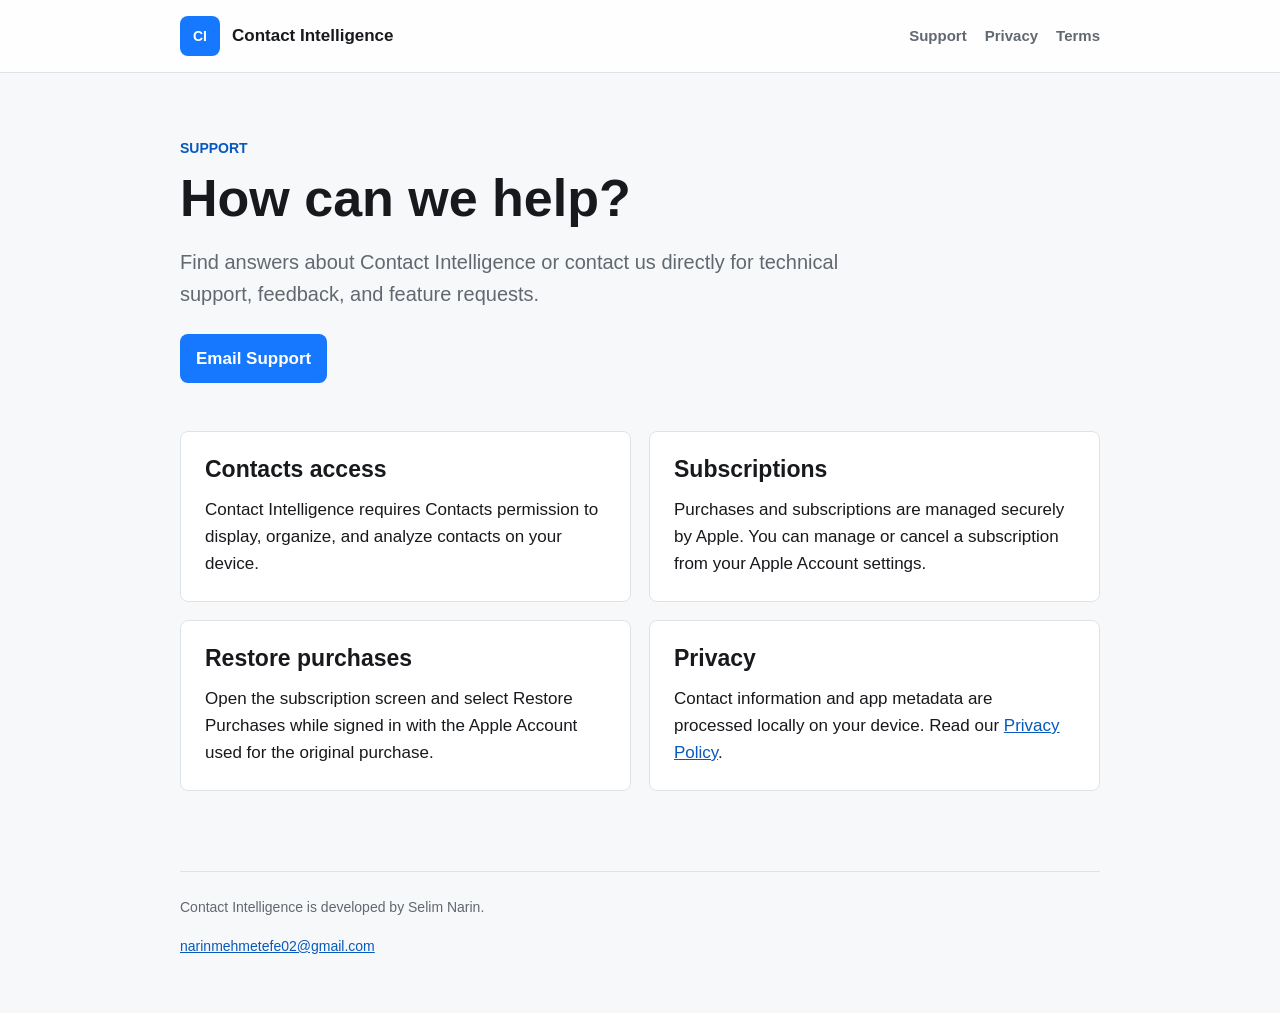
==== index.html @ 5dd4d913 "Create Contact Intelligence support site" ====
<!doctype html>
<html lang="en">
<head>
    <meta charset="utf-8">
    <meta name="viewport" content="width=device-width, initial-scale=1">
    <meta name="description" content="Support and contact information for Contact Intelligence.">
    <title>Contact Intelligence Support</title>
    <link rel="stylesheet" href="styles.css">
</head>
<body>
    <header class="site-header">
        <div class="header-inner">
            <a class="brand" href="index.html">
                <span class="brand-mark">CI</span>
                <span>Contact Intelligence</span>
            </a>
            <nav aria-label="Main navigation">
                <a href="index.html">Support</a>
                <a href="privacy.html">Privacy</a>
                <a href="terms.html">Terms</a>
            </nav>
        </div>
    </header>

    <main class="page">
        <section class="intro">
            <p class="eyebrow">Support</p>
            <h1>How can we help?</h1>
            <p class="lead">
                Find answers about Contact Intelligence or contact us directly for
                technical support, feedback, and feature requests.
            </p>
            <a class="button" href="mailto:narinmehmetefe02@gmail.com?subject=Contact%20Intelligence%20Support">
                Email Support
            </a>
        </section>

        <section class="grid" aria-label="Support topics">
            <article class="panel">
                <h2>Contacts access</h2>
                <p>
                    Contact Intelligence requires Contacts permission to display,
                    organize, and analyze contacts on your device.
                </p>
            </article>

            <article class="panel">
                <h2>Subscriptions</h2>
                <p>
                    Purchases and subscriptions are managed securely by Apple. You
                    can manage or cancel a subscription from your Apple Account settings.
                </p>
            </article>

            <article class="panel">
                <h2>Restore purchases</h2>
                <p>
                    Open the subscription screen and select Restore Purchases while
                    signed in with the Apple Account used for the original purchase.
                </p>
            </article>

            <article class="panel">
                <h2>Privacy</h2>
                <p>
                    Contact information and app metadata are processed locally on
                    your device. Read our <a href="privacy.html">Privacy Policy</a>.
                </p>
            </article>
        </section>
    </main>

    <footer class="site-footer">
        <p>Contact Intelligence is developed by Selim Narin.</p>
        <p><a href="mailto:narinmehmetefe02@gmail.com">narinmehmetefe02@gmail.com</a></p>
    </footer>
</body>
</html>
---- styles.css ----
:root {
    color-scheme: light dark;
    --background: #f7f8fa;
    --surface: #ffffff;
    --text: #17191c;
    --muted: #626870;
    --line: #dfe3e8;
    --accent: #1677ff;
    --accent-dark: #0759bd;
}

* {
    box-sizing: border-box;
}

body {
    margin: 0;
    background: var(--background);
    color: var(--text);
    font-family: -apple-system, BlinkMacSystemFont, "Segoe UI", sans-serif;
    font-size: 17px;
    line-height: 1.6;
}

a {
    color: var(--accent-dark);
}

.site-header {
    border-bottom: 1px solid var(--line);
    background: color-mix(in srgb, var(--surface) 92%, transparent);
}

.header-inner,
.page,
.site-footer {
    width: min(920px, calc(100% - 40px));
    margin: 0 auto;
}

.header-inner {
    min-height: 72px;
    display: flex;
    align-items: center;
    justify-content: space-between;
    gap: 20px;
}

.brand {
    display: flex;
    align-items: center;
    gap: 12px;
    color: var(--text);
    font-weight: 700;
    text-decoration: none;
}

.brand-mark {
    display: grid;
    width: 40px;
    height: 40px;
    place-items: center;
    border-radius: 8px;
    background: var(--accent);
    color: white;
    font-size: 14px;
    font-weight: 800;
}

nav {
    display: flex;
    gap: 18px;
}

nav a {
    color: var(--muted);
    font-size: 15px;
    font-weight: 600;
    text-decoration: none;
}

nav a:hover {
    color: var(--text);
}

.page {
    padding: 64px 0 80px;
}

.intro {
    max-width: 720px;
    margin-bottom: 48px;
}

.eyebrow {
    margin: 0 0 8px;
    color: var(--accent-dark);
    font-size: 14px;
    font-weight: 700;
    text-transform: uppercase;
}

h1,
h2 {
    line-height: 1.2;
    letter-spacing: 0;
}

h1 {
    margin: 0 0 16px;
    font-size: clamp(34px, 7vw, 52px);
}

h2 {
    margin: 0 0 12px;
    font-size: 23px;
}

p {
    margin: 0 0 16px;
}

.lead {
    color: var(--muted);
    font-size: 20px;
}

.grid {
    display: grid;
    grid-template-columns: repeat(2, minmax(0, 1fr));
    gap: 18px;
}

.panel {
    padding: 24px;
    border: 1px solid var(--line);
    border-radius: 8px;
    background: var(--surface);
}

.panel p:last-child {
    margin-bottom: 0;
}

.button {
    display: inline-block;
    margin-top: 8px;
    padding: 11px 16px;
    border-radius: 8px;
    background: var(--accent);
    color: white;
    font-weight: 700;
    text-decoration: none;
}

.legal {
    max-width: 760px;
}

.legal section {
    margin-top: 38px;
}

.legal ul {
    padding-left: 22px;
}

.site-footer {
    padding: 24px 0 40px;
    border-top: 1px solid var(--line);
    color: var(--muted);
    font-size: 14px;
}

@media (max-width: 680px) {
    .header-inner {
        align-items: flex-start;
        flex-direction: column;
        padding: 16px 0;
    }

    nav {
        width: 100%;
        justify-content: space-between;
    }

    .page {
        padding-top: 42px;
    }

    .grid {
        grid-template-columns: 1fr;
    }
}

@media (prefers-color-scheme: dark) {
    :root {
        --background: #111315;
        --surface: #191c1f;
        --text: #f2f4f5;
        --muted: #abb2ba;
        --line: #30353a;
        --accent: #3f95ff;
        --accent-dark: #78b5ff;
    }
}
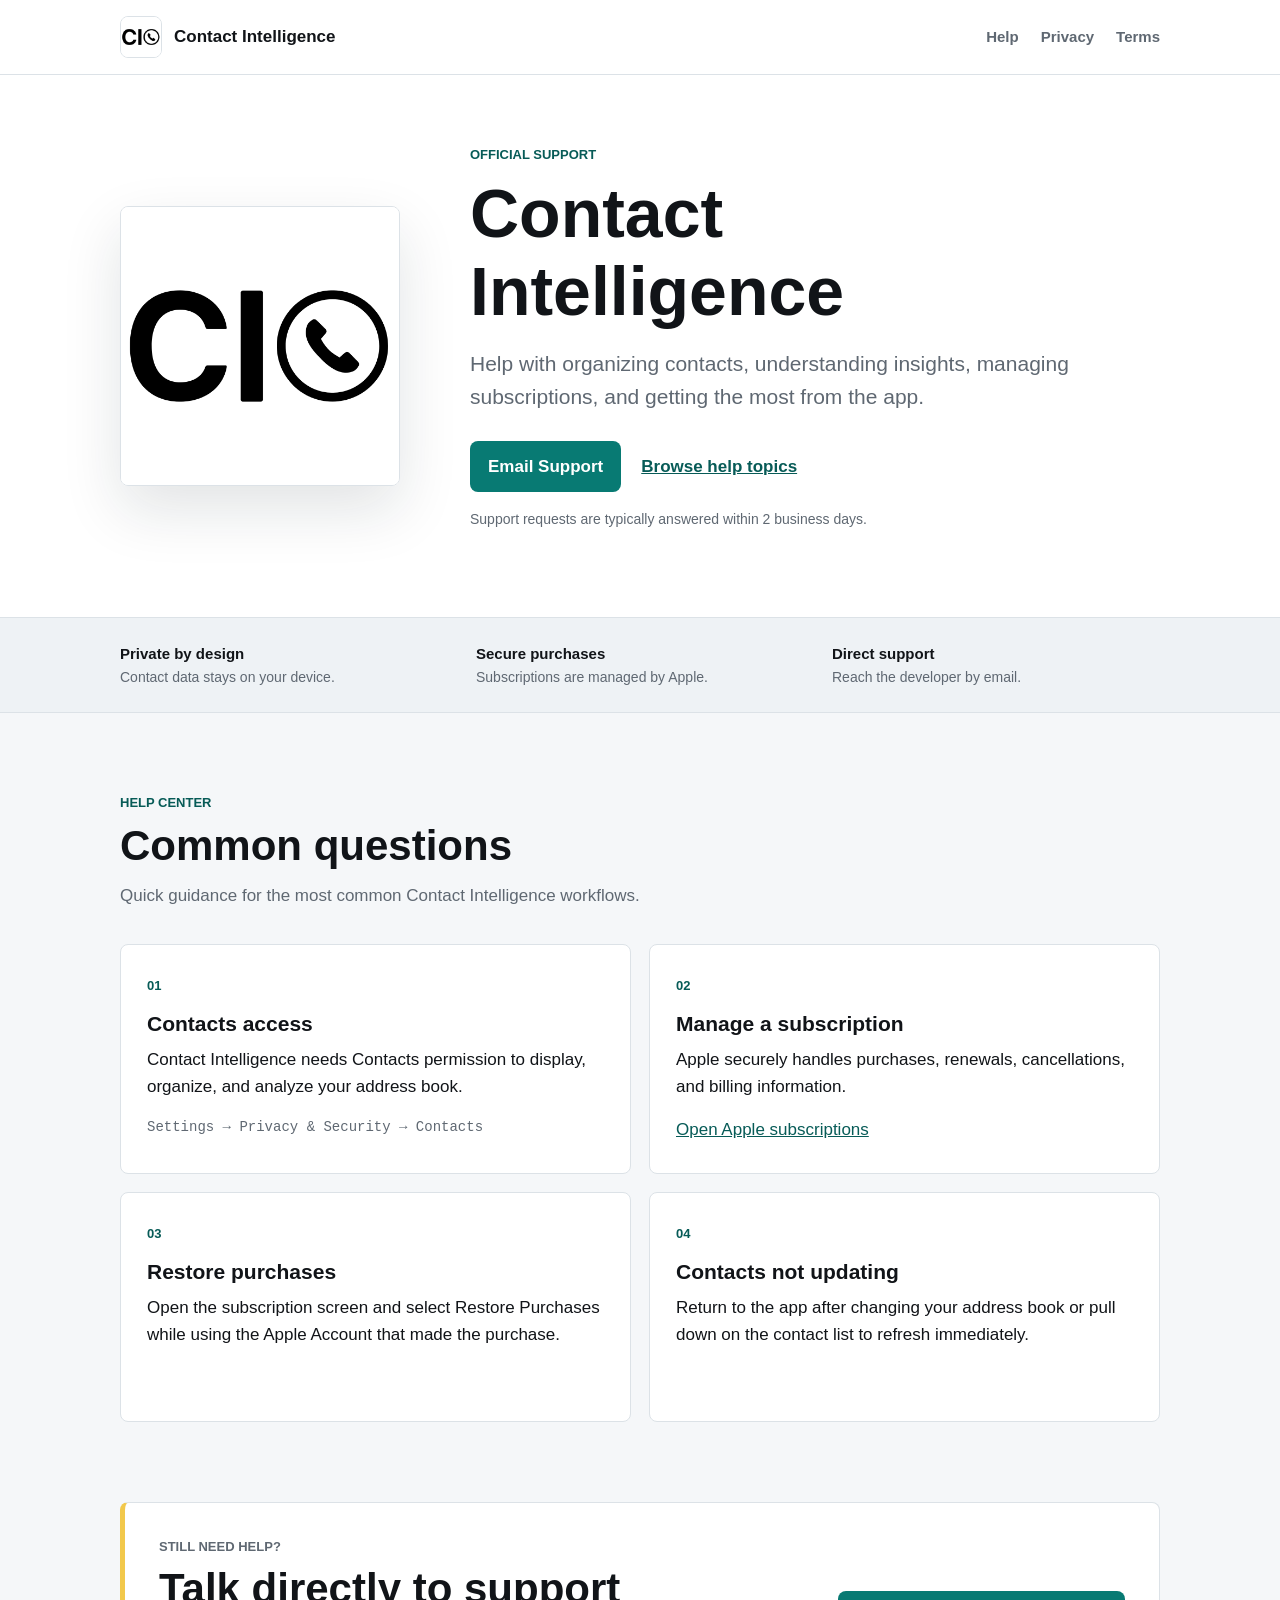
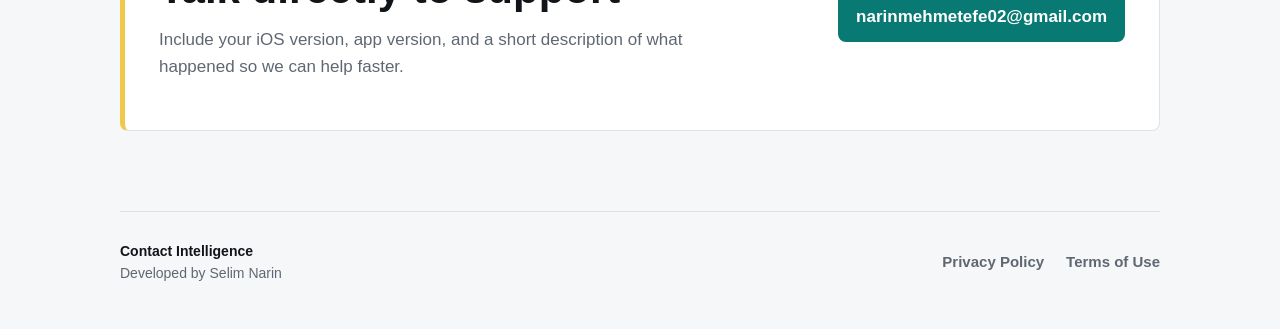
==== commit bcfab4e1: "Redesign support website with app branding" ====
--- a/index.html
+++ b/index.html
@@ -3,76 +3,133 @@
 <head>
     <meta charset="utf-8">
     <meta name="viewport" content="width=device-width, initial-scale=1">
-    <meta name="description" content="Support and contact information for Contact Intelligence.">
+    <meta name="description" content="Official support for Contact Intelligence, the private contact organization and analytics app.">
     <title>Contact Intelligence Support</title>
+    <link rel="icon" href="contact-intelligence-logo.png">
     <link rel="stylesheet" href="styles.css">
 </head>
 <body>
     <header class="site-header">
         <div class="header-inner">
             <a class="brand" href="index.html">
-                <span class="brand-mark">CI</span>
+                <img class="brand-logo" src="contact-intelligence-logo.png" alt="">
                 <span>Contact Intelligence</span>
             </a>
             <nav aria-label="Main navigation">
-                <a href="index.html">Support</a>
+                <a href="#help">Help</a>
                 <a href="privacy.html">Privacy</a>
                 <a href="terms.html">Terms</a>
             </nav>
         </div>
     </header>
 
-    <main class="page">
-        <section class="intro">
-            <p class="eyebrow">Support</p>
-            <h1>How can we help?</h1>
-            <p class="lead">
-                Find answers about Contact Intelligence or contact us directly for
-                technical support, feedback, and feature requests.
-            </p>
-            <a class="button" href="mailto:narinmehmetefe02@gmail.com?subject=Contact%20Intelligence%20Support">
-                Email Support
-            </a>
+    <main>
+        <section class="hero">
+            <div class="hero-inner">
+                <img class="hero-logo" src="contact-intelligence-logo.png" alt="Contact Intelligence app logo">
+                <div class="hero-copy">
+                    <p class="eyebrow">Official Support</p>
+                    <h1>Contact Intelligence</h1>
+                    <p class="lead">
+                        Help with organizing contacts, understanding insights,
+                        managing subscriptions, and getting the most from the app.
+                    </p>
+                    <div class="actions">
+                        <a class="button" href="mailto:narinmehmetefe02@gmail.com?subject=Contact%20Intelligence%20Support">Email Support</a>
+                        <a class="text-link" href="#help">Browse help topics</a>
+                    </div>
+                    <p class="response-note">Support requests are typically answered within 2 business days.</p>
+                </div>
+            </div>
         </section>
 
-        <section class="grid" aria-label="Support topics">
-            <article class="panel">
-                <h2>Contacts access</h2>
+        <section class="trust-band">
+            <div class="trust-inner">
+                <div>
+                    <strong>Private by design</strong>
+                    <span>Contact data stays on your device.</span>
+                </div>
+                <div>
+                    <strong>Secure purchases</strong>
+                    <span>Subscriptions are managed by Apple.</span>
+                </div>
+                <div>
+                    <strong>Direct support</strong>
+                    <span>Reach the developer by email.</span>
+                </div>
+            </div>
+        </section>
+
+        <section class="content-section" id="help">
+            <div class="section-heading">
+                <p class="eyebrow">Help Center</p>
+                <h2>Common questions</h2>
+                <p>Quick guidance for the most common Contact Intelligence workflows.</p>
+            </div>
+
+            <div class="grid">
+                <article class="panel">
+                    <span class="topic-number">01</span>
+                    <h3>Contacts access</h3>
+                    <p>
+                        Contact Intelligence needs Contacts permission to display,
+                        organize, and analyze your address book.
+                    </p>
+                    <p class="path">Settings → Privacy & Security → Contacts</p>
+                </article>
+
+                <article class="panel">
+                    <span class="topic-number">02</span>
+                    <h3>Manage a subscription</h3>
+                    <p>
+                        Apple securely handles purchases, renewals, cancellations,
+                        and billing information.
+                    </p>
+                    <a href="https://apps.apple.com/account/subscriptions">Open Apple subscriptions</a>
+                </article>
+
+                <article class="panel">
+                    <span class="topic-number">03</span>
+                    <h3>Restore purchases</h3>
+                    <p>
+                        Open the subscription screen and select Restore Purchases
+                        while using the Apple Account that made the purchase.
+                    </p>
+                </article>
+
+                <article class="panel">
+                    <span class="topic-number">04</span>
+                    <h3>Contacts not updating</h3>
+                    <p>
+                        Return to the app after changing your address book or pull
+                        down on the contact list to refresh immediately.
+                    </p>
+                </article>
+            </div>
+        </section>
+
+        <section class="contact-section">
+            <div>
+                <p class="eyebrow">Still need help?</p>
+                <h2>Talk directly to support</h2>
                 <p>
-                    Contact Intelligence requires Contacts permission to display,
-                    organize, and analyze contacts on your device.
+                    Include your iOS version, app version, and a short description
+                    of what happened so we can help faster.
                 </p>
-            </article>
-
-            <article class="panel">
-                <h2>Subscriptions</h2>
-                <p>
-                    Purchases and subscriptions are managed securely by Apple. You
-                    can manage or cancel a subscription from your Apple Account settings.
-                </p>
-            </article>
-
-            <article class="panel">
-                <h2>Restore purchases</h2>
-                <p>
-                    Open the subscription screen and select Restore Purchases while
-                    signed in with the Apple Account used for the original purchase.
-                </p>
-            </article>
-
-            <article class="panel">
-                <h2>Privacy</h2>
-                <p>
-                    Contact information and app metadata are processed locally on
-                    your device. Read our <a href="privacy.html">Privacy Policy</a>.
-                </p>
-            </article>
+            </div>
+            <a class="button" href="mailto:narinmehmetefe02@gmail.com?subject=Contact%20Intelligence%20Support">narinmehmetefe02@gmail.com</a>
         </section>
     </main>
 
     <footer class="site-footer">
-        <p>Contact Intelligence is developed by Selim Narin.</p>
-        <p><a href="mailto:narinmehmetefe02@gmail.com">narinmehmetefe02@gmail.com</a></p>
+        <div>
+            <strong>Contact Intelligence</strong>
+            <span>Developed by Selim Narin</span>
+        </div>
+        <div class="footer-links">
+            <a href="privacy.html">Privacy Policy</a>
+            <a href="terms.html">Terms of Use</a>
+        </div>
     </footer>
 </body>
 </html>
--- a/styles.css
+++ b/styles.css
@@ -1,16 +1,22 @@
 :root {
-    color-scheme: light dark;
-    --background: #f7f8fa;
+    color-scheme: light;
+    --background: #f5f7f9;
     --surface: #ffffff;
-    --text: #17191c;
-    --muted: #626870;
-    --line: #dfe3e8;
-    --accent: #1677ff;
-    --accent-dark: #0759bd;
+    --surface-subtle: #eef2f5;
+    --text: #111418;
+    --muted: #5f6872;
+    --line: #dce2e7;
+    --accent: #087a73;
+    --accent-dark: #075b57;
+    --yellow: #f2c84b;
 }
 
 * {
     box-sizing: border-box;
+}
+
+html {
+    scroll-behavior: smooth;
 }
 
 body {
@@ -27,23 +33,31 @@
 }
 
 .site-header {
+    position: sticky;
+    z-index: 10;
+    top: 0;
     border-bottom: 1px solid var(--line);
-    background: color-mix(in srgb, var(--surface) 92%, transparent);
+    background: rgba(255, 255, 255, 0.94);
+    backdrop-filter: blur(16px);
 }
 
 .header-inner,
-.page,
-.site-footer {
-    width: min(920px, calc(100% - 40px));
+.hero-inner,
+.trust-inner,
+.content-section,
+.contact-section,
+.site-footer,
+.page {
+    width: min(1040px, calc(100% - 40px));
     margin: 0 auto;
 }
 
 .header-inner {
-    min-height: 72px;
+    min-height: 74px;
     display: flex;
     align-items: center;
     justify-content: space-between;
-    gap: 20px;
+    gap: 24px;
 }
 
 .brand {
@@ -51,69 +65,91 @@
     align-items: center;
     gap: 12px;
     color: var(--text);
-    font-weight: 700;
+    font-weight: 750;
     text-decoration: none;
 }
 
-.brand-mark {
+.brand-logo {
+    width: 42px;
+    height: 42px;
+    border: 1px solid var(--line);
+    border-radius: 8px;
+    object-fit: cover;
+}
+
+nav,
+.footer-links {
+    display: flex;
+    gap: 22px;
+}
+
+nav a,
+.footer-links a {
+    color: var(--muted);
+    font-size: 15px;
+    font-weight: 650;
+    text-decoration: none;
+}
+
+nav a:hover,
+.footer-links a:hover {
+    color: var(--text);
+}
+
+.hero {
+    border-bottom: 1px solid var(--line);
+    background: var(--surface);
+}
+
+.hero-inner {
+    min-height: 500px;
     display: grid;
-    width: 40px;
-    height: 40px;
-    place-items: center;
-    border-radius: 8px;
-    background: var(--accent);
-    color: white;
-    font-size: 14px;
-    font-weight: 800;
-}
-
-nav {
-    display: flex;
-    gap: 18px;
-}
-
-nav a {
-    color: var(--muted);
-    font-size: 15px;
-    font-weight: 600;
-    text-decoration: none;
-}
-
-nav a:hover {
-    color: var(--text);
-}
-
-.page {
-    padding: 64px 0 80px;
-}
-
-.intro {
-    max-width: 720px;
-    margin-bottom: 48px;
+    grid-template-columns: 280px 1fr;
+    align-items: center;
+    gap: 70px;
+    padding: 70px 0;
+}
+
+.hero-logo {
+    width: 100%;
+    aspect-ratio: 1;
+    border: 1px solid var(--line);
+    border-radius: 8px;
+    box-shadow: 0 24px 60px rgba(20, 30, 40, 0.12);
+}
+
+.hero-copy {
+    max-width: 640px;
 }
 
 .eyebrow {
     margin: 0 0 8px;
     color: var(--accent-dark);
-    font-size: 14px;
-    font-weight: 700;
+    font-size: 13px;
+    font-weight: 800;
     text-transform: uppercase;
 }
 
 h1,
-h2 {
-    line-height: 1.2;
+h2,
+h3 {
+    line-height: 1.15;
     letter-spacing: 0;
 }
 
 h1 {
-    margin: 0 0 16px;
-    font-size: clamp(34px, 7vw, 52px);
+    margin: 0 0 18px;
+    font-size: clamp(42px, 7vw, 68px);
 }
 
 h2 {
     margin: 0 0 12px;
-    font-size: 23px;
+    font-size: clamp(30px, 5vw, 42px);
+}
+
+h3 {
+    margin: 14px 0 10px;
+    font-size: 21px;
 }
 
 p {
@@ -122,7 +158,79 @@
 
 .lead {
     color: var(--muted);
-    font-size: 20px;
+    font-size: 21px;
+    line-height: 1.55;
+}
+
+.actions {
+    display: flex;
+    align-items: center;
+    gap: 20px;
+    margin-top: 28px;
+}
+
+.button {
+    display: inline-block;
+    padding: 12px 18px;
+    border-radius: 8px;
+    background: var(--accent);
+    color: white;
+    font-weight: 750;
+    text-decoration: none;
+}
+
+.button:hover {
+    background: var(--accent-dark);
+}
+
+.text-link {
+    font-weight: 700;
+}
+
+.response-note {
+    margin-top: 16px;
+    color: var(--muted);
+    font-size: 14px;
+}
+
+.trust-band {
+    border-bottom: 1px solid var(--line);
+    background: var(--surface-subtle);
+}
+
+.trust-inner {
+    display: grid;
+    grid-template-columns: repeat(3, 1fr);
+    gap: 28px;
+    padding: 24px 0;
+}
+
+.trust-inner div {
+    display: flex;
+    flex-direction: column;
+}
+
+.trust-inner strong {
+    font-size: 15px;
+}
+
+.trust-inner span {
+    color: var(--muted);
+    font-size: 14px;
+}
+
+.content-section {
+    padding: 80px 0;
+}
+
+.section-heading {
+    max-width: 620px;
+    margin-bottom: 34px;
+}
+
+.section-heading p:last-child,
+.contact-section p {
+    color: var(--muted);
 }
 
 .grid {
@@ -132,7 +240,8 @@
 }
 
 .panel {
-    padding: 24px;
+    min-height: 230px;
+    padding: 26px;
     border: 1px solid var(--line);
     border-radius: 8px;
     background: var(--surface);
@@ -142,41 +251,69 @@
     margin-bottom: 0;
 }
 
-.button {
-    display: inline-block;
-    margin-top: 8px;
-    padding: 11px 16px;
-    border-radius: 8px;
-    background: var(--accent);
-    color: white;
-    font-weight: 700;
-    text-decoration: none;
+.topic-number {
+    color: var(--accent-dark);
+    font-size: 13px;
+    font-weight: 800;
+}
+
+.path {
+    color: var(--muted);
+    font-family: ui-monospace, SFMono-Regular, Menlo, monospace;
+    font-size: 14px;
+}
+
+.contact-section {
+    display: flex;
+    align-items: center;
+    justify-content: space-between;
+    gap: 40px;
+    margin-bottom: 80px;
+    padding: 34px;
+    border: 1px solid var(--line);
+    border-left: 5px solid var(--yellow);
+    border-radius: 8px;
+    background: var(--surface);
+}
+
+.contact-section div {
+    max-width: 600px;
 }
 
 .legal {
-    max-width: 760px;
+    max-width: 780px;
+    padding: 64px 0 80px;
 }
 
 .legal section {
     margin-top: 38px;
 }
 
-.legal ul {
-    padding-left: 22px;
-}
-
 .site-footer {
-    padding: 24px 0 40px;
+    display: flex;
+    align-items: center;
+    justify-content: space-between;
+    gap: 30px;
+    padding: 28px 0 44px;
     border-top: 1px solid var(--line);
     color: var(--muted);
     font-size: 14px;
 }
 
-@media (max-width: 680px) {
+.site-footer div:first-child {
+    display: flex;
+    flex-direction: column;
+}
+
+.site-footer strong {
+    color: var(--text);
+}
+
+@media (max-width: 760px) {
     .header-inner {
         align-items: flex-start;
         flex-direction: column;
-        padding: 16px 0;
+        padding: 14px 0;
     }
 
     nav {
@@ -184,23 +321,30 @@
         justify-content: space-between;
     }
 
-    .page {
-        padding-top: 42px;
-    }
-
+    .hero-inner {
+        min-height: auto;
+        grid-template-columns: 1fr;
+        gap: 32px;
+        padding: 48px 0;
+    }
+
+    .hero-logo {
+        width: 150px;
+    }
+
+    .trust-inner,
     .grid {
         grid-template-columns: 1fr;
     }
-}
-
-@media (prefers-color-scheme: dark) {
-    :root {
-        --background: #111315;
-        --surface: #191c1f;
-        --text: #f2f4f5;
-        --muted: #abb2ba;
-        --line: #30353a;
-        --accent: #3f95ff;
-        --accent-dark: #78b5ff;
-    }
-}
+
+    .trust-inner {
+        gap: 18px;
+    }
+
+    .actions,
+    .contact-section,
+    .site-footer {
+        align-items: flex-start;
+        flex-direction: column;
+    }
+}
